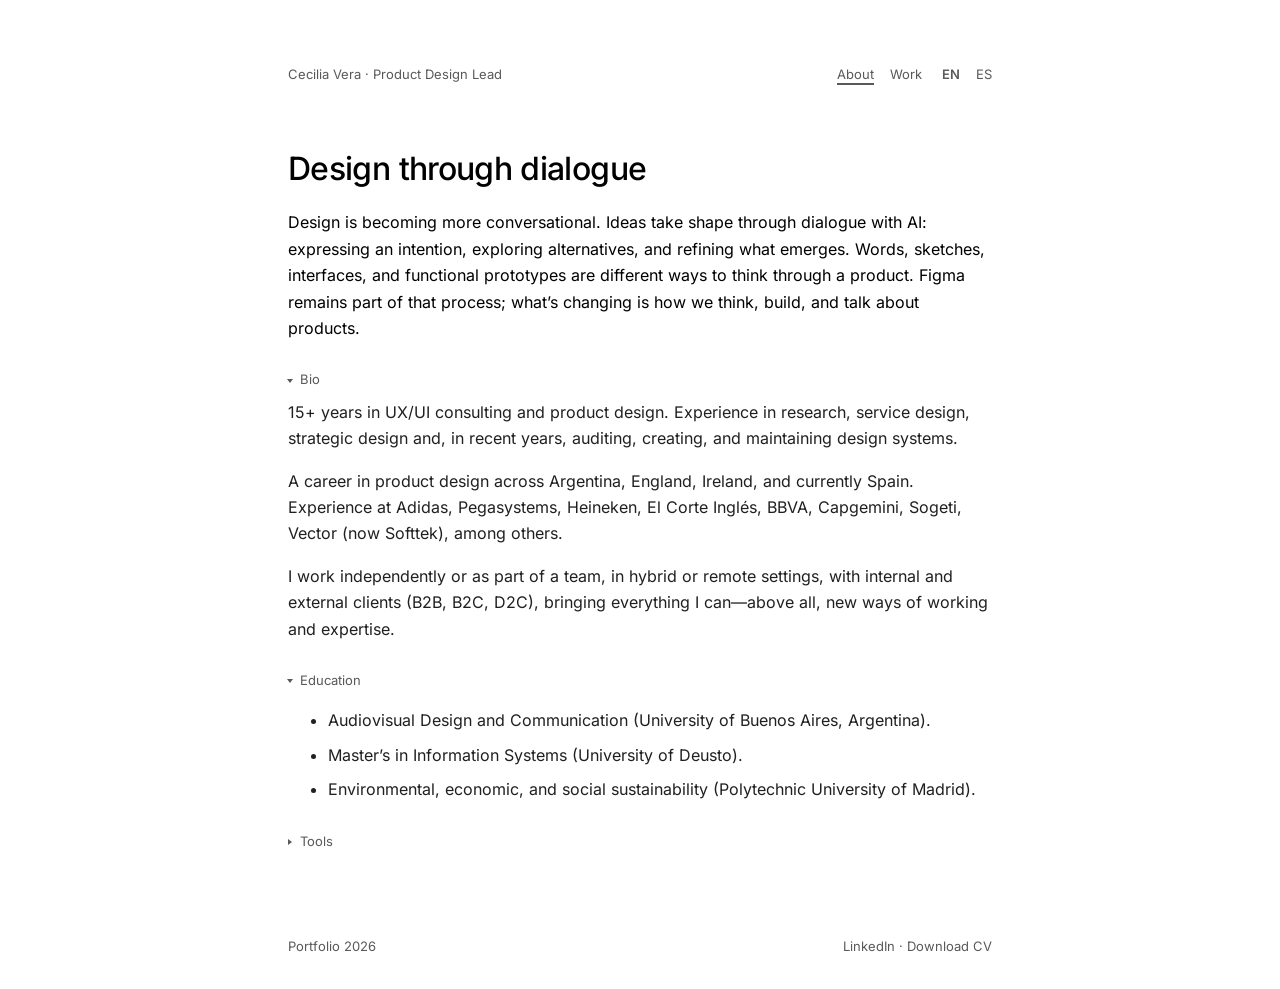
==== index.html @ bc9ba0ab "Show education expanded with three bullet points" ====
<!DOCTYPE html>
<html lang="en">
<head>
<meta charset="UTF-8">
<meta name="viewport" content="width=device-width, initial-scale=1.0">
<title>Cecilia Vera — Sobre mí</title>


<link rel="preload" href="fonts/inter-latin-wght-normal.woff2" as="font" type="font/woff2" crossorigin>
<link rel="stylesheet" href="style-29fc6bef70.css">
<script src="language.js" defer></script>
</head>
<body data-lang="en">



  <div class="docket-bar">
    <div class="left">
      <div class="left-stack">
        <span class="brand-name"><span class="dot"></span>Cecilia Vera · Product Design Lead</span>
        <div class="left-sub">
          <span class="brand-tag">Portfolio 2026</span>
        </div>
      </div>
    </div>
    <nav aria-label="Principal">
      <a href="index.html" class="active" aria-current="page"><span class="es">Sobre mí</span><span class="en">About</span></a>
      <a href="work.html"><span class="es">Proyectos</span><span class="en">Work</span></a>
    </nav>
    <div class="lang-switch">
      <button class="active" data-set="en" aria-pressed="true">EN</button>
      <button data-set="es" aria-pressed="false">ES</button>
    </div>
  </div>

  <main>
  <section class="hero">
    <div class="tag">Portfolio</div>
    <h1 class="definition-title"><span class="es">Diseñar a través del diálogo</span><span class="en">Design through dialogue</span></h1>
    <p class="subline"><span class="es">El diseño se vuelve cada vez más conversacional. Las ideas toman forma en el diálogo con la IA: expresar una intención, explorar alternativas y ajustar lo que va apareciendo. Palabras, bocetos, interfaces y prototipos funcionales son distintas formas de pensar un producto. Figma sigue siendo parte de ese proceso; lo que cambia es la forma de pensar, construir y conversar sobre el producto.</span><span class="en">Design is becoming more conversational. Ideas take shape through dialogue with AI: expressing an intention, exploring alternatives, and refining what emerges. Words, sketches, interfaces, and functional prototypes are different ways to think through a product. Figma remains part of that process; what’s changing is how we think, build, and talk about products.</span></p>
  </section>

  <div class="company-group" style="padding-top:0;">
    <div class="case bio-education">
      <div class="case-body" style="grid-template-columns:1.2fr 0.8fr;">
        <div>
          <details class="field info-fold" open style="margin-bottom:0;">
            <summary class="flabel"><span class="es">Bio</span><span class="en">Bio</span></summary>
            <div class="fvalue">
              <p><span class="es">Más de 15 años en consultoría UX/UI y diseño de producto. Experiencia en investigación, diseño de servicios, diseño estratégico y, en los últimos años, en la auditoría, creación y mantenimiento de sistemas de diseño.</span><span class="en">15+ years in UX/UI consulting and product design. Experience in research, service design, strategic design and, in recent years, auditing, creating, and maintaining design systems.</span></p>
              <p><span class="es">Trayectoria en diseño de producto en Argentina, Inglaterra, Irlanda y actualmente en España. Experiencia en Adidas, Pegasystems, Heineken, El Corte Inglés, BBVA, Capgemini, Sogeti, Vector (ahora Softtek), entre otras.</span><span class="en">A career in product design across Argentina, England, Ireland, and currently Spain. Experience at Adidas, Pegasystems, Heineken, El Corte Inglés, BBVA, Capgemini, Sogeti, Vector (now Softtek), among others.</span></p>
              <p><span class="es">Trabajo individual o en equipo, híbrido, remoto, con clientes internos y externos (B2B, B2C, D2C), aportando todo lo que puedo, sobre todo, nuevas formas de trabajo y expertise.</span><span class="en">I work independently or as part of a team, in hybrid or remote settings, with internal and external clients (B2B, B2C, D2C), bringing everything I can—above all, new ways of working and expertise.</span></p>
            </div>
          </details>
        </div>

      </div>
    </div>
  </div>


  <details class="education info-fold" open>
    <summary class="flabel"><span class="es">Formación</span><span class="en">Education</span></summary>
    <ul class="education-list">
      <li><span class="es">Diseño y Comunicación Audiovisual (Universidad de Buenos Aires, Argentina).</span><span class="en">Audiovisual Design and Communication (University of Buenos Aires, Argentina).</span></li>
      <li><span class="es">Máster en Sistemas de Información (Universidad de Deusto).</span><span class="en">Master’s in Information Systems (University of Deusto).</span></li>
      <li><span class="es">Sostenibilidad ambiental, económica y social (Universidad Politécnica de Madrid).</span><span class="en">Environmental, economic, and social sustainability (Polytechnic University of Madrid).</span></li>
    </ul>
  </details>

  <details class="tools info-fold">
    <summary class="flabel"><span class="es">Herramientas</span><span class="en">Tools</span></summary>
    <p>Figma · Notion · GitHub · Cursor · Vercel · Storybook · Claude · Claude Code · ChatGPT · Copilot · Google NotebookLM · Cloudflare · Netlify</p>
  </details>

  </main>
  <footer>
    <div class="fmono">Portfolio 2026</div>
    <div class="fmono"><a href="https://www.linkedin.com/in/ceciliavera/" target="_blank" rel="noopener noreferrer" style="color:var(--ink); text-decoration:underline;">LinkedIn</a> · <a href="Cecilia%20Vera%20Battaglia%20-%20CV.pdf" target="_blank" rel="noopener noreferrer"><span class="es">Descargar CV</span><span class="en">Download CV</span></a></div>
  </footer>



</body>
</html>
---- style-29fc6bef70.css ----
/* A quiet, single-column portfolio with self-hosted Inter. */
@font-face { font-family:Inter; src:url("fonts/inter-latin-wght-normal.woff2") format("woff2"); font-style:normal; font-weight:100 900; font-display:swap; }
:root { --ink:#202020; --text:#202020; --text-dim:#595959; --accent-deep:#595959; }
* { box-sizing:border-box; }
html { scroll-padding-top:24px; background:#ffffff; color-scheme:light; }
body { max-width:760px; margin:0 auto; padding:64px 28px 32px; background:#fff; color:var(--text); font:16px/1.65 Inter,system-ui,-apple-system,BlinkMacSystemFont,"Segoe UI",sans-serif; overflow-wrap:anywhere; }
a { color:inherit; text-underline-offset:4px; }
a:hover { text-decoration-thickness:2px; }
:focus-visible { outline:2px solid #202020; outline-offset:5px; }
body[data-lang="es"] .en, body[data-lang="en"] .es { display:none; }
h1,h2,h3,p { margin:0 0 16px; }
h1 { font-size:clamp(30px,6vw,42px); line-height:1.2; letter-spacing:-.035em; font-weight:500; }
h2,.company-name { font-size:20px; font-weight:500; }
h3 { font-size:23px; font-weight:500; line-height:1.3; }
.docket-bar { display:flex; flex-wrap:wrap; gap:20px; align-items:center; margin-bottom:64px; font-size:14px; }
.docket-bar .left { flex:1 1 220px; }
.brand-name { font-weight:500; }
.left-sub,.dot,.hero .tag,.co-code,.co-count { display:none; }
nav,.lang-switch { display:flex; gap:16px; }
nav a.active { text-decoration-thickness:2px; }
.lang-switch button { padding:0; border:0; background:none; color:#595959; font:inherit; cursor:pointer; }
.lang-switch button.active { color:#202020; text-decoration:underline; text-underline-offset:4px; }
.hero { margin-bottom:48px; }
.subline { margin-top:20px; color:#000000; }
.role-strip { display:flex; flex-wrap:wrap; gap:24px; margin-top:28px; }
.role-strip>div { flex:1 1 160px; }
.k,.flabel,.eyebrow,.client,.proto-label { color:var(--text-dim); font-size:13px; margin-bottom:8px; }
.v { font-size:14px; }
.section-intro { margin:40px 0 20px; }
.section-intro h2 { margin-top:8px; }
.company-header { padding:28px 0 12px; }
.cases { margin-bottom:32px; }
.case { }
.case-tab { padding:18px 0; font-size:15px; }
summary.case-tab { cursor:pointer; display:list-item; list-style:disclosure-closed inside; }
details[open]>summary { list-style-type:disclosure-open; }
.case-body { display:block; padding:8px 0 28px; }
.case-body>div+div { margin-top:28px; }
.field { margin:24px 0; }
.tags { display:flex; flex-wrap:wrap; gap:8px 16px; font-size:13px; color:var(--text-dim); }
.process-list { padding-left:20px; }
.process-list li { margin:16px 0; }
.pnum { display:none; }
.ptitle { font-weight:500; }
.pdesc { color:var(--text-dim); font-size:14px; }
.proto-label { display:block; margin-top:16px; }
.case-images { margin-top:24px; }
.case-images img { display:block; width:100%; height:auto; margin:16px 0; }
.images-pair { display:grid; grid-template-columns:1fr 1fr; gap:16px; }
.contact-list { line-height:2; }
footer { margin-top:56px; padding-top:20px; font-size:14px; color:var(--text); display:flex; flex-wrap:wrap; gap:12px 24px; justify-content:space-between; }
@media(max-width:520px) { body { padding:32px 20px; } .docket-bar { gap:16px; margin-bottom:44px; } .docket-bar .left { flex-basis:100%; } .images-pair { grid-template-columns:1fr; } }

.tools { margin-top:28px; }


.contact { margin-top:48px; }

/* Education and tools share the main text typography and color. */
.education-list { display:flex; flex-direction:column; gap:8px; font:inherit; color:var(--text); }
.tools, .tools p { font:inherit; color:var(--text); }

.contact-inline { display:flex; flex-wrap:wrap; justify-content:center; align-items:baseline; gap:8px 24px; line-height:1.65; text-align:center; }
.contact-inline a { text-decoration:none; }

.bio-education .case-body { padding-bottom:0; }
.bio-education .fvalue p:last-child { margin-bottom:0; }

/* Keep the homepage bio close to the introduction. */
body:has(.bio-education) .hero { margin-bottom:20px; }
.bio-education .field { margin-top:0; }

.education { margin-top:28px; }
.education p { margin-bottom:0; }

/* Header and footer share the same understated typography. */
.docket-bar, footer { font-weight:400; }
.docket-bar .brand-name { font-weight:400; }

/* Projects use the same restrained text scale as the about page. */
.work-page .company-name { font-size:16px; font-weight:400; }
.work-page .case-tab, .work-page h3, .work-page .client, .work-page .pdesc, .work-page .tags { font-size:16px; font-weight:400; line-height:1.65; color:var(--text); }
.work-page h3 { letter-spacing:0; }
.work-page main > .company-group:first-child .company-header { padding-top:0; }

/* Match navigation and footer to the Bio/Education/Tools labels. */
.docket-bar, footer { font-size:13px; color:var(--text-dim); font-weight:400; }
.docket-bar a, footer a { color:inherit !important; text-decoration:none !important; }
.lang-switch button, .lang-switch button.active { color:var(--text-dim); }

.work-page .company-name { font-size:13px; color:var(--text-dim); font-weight:400; line-height:1.65; }

/* Match company-section gaps to Bio / Education / Tools (28px). */
.work-page .company-group + .company-group { margin-top:28px; }
.work-page .company-header { padding-top:0; }
.work-page .cases { margin-bottom:0; }
.work-page .cases > .case:last-child .case-body { padding-bottom:0; }
.work-page .cases > .case:last-child .case-body > div:last-child > :last-child { margin-bottom:0; }

/* Bring adidas examples closer to the product overview. */
#adidas .cases > article:first-child .case-body { padding-bottom:0; }
#adidas .cases > article:first-child .field { margin-bottom:12px; }
.examples-label { margin-top:0; margin-bottom:0; }

/* Compact example accordions with a small, quiet disclosure marker. */
.work-page details.case > summary.case-tab { padding:6px 0; list-style:none; text-transform:lowercase; }
.work-page details.case > summary.case-tab::-webkit-details-marker { display:none; }
.work-page details.case > summary.case-tab::before { content:""; display:inline-block; width:0; height:0; border-top:3px solid transparent; border-bottom:3px solid transparent; border-left:4px solid currentColor; margin-right:8px; vertical-align:middle; }
.work-page details.case[open] > summary.case-tab::before { transform:rotate(90deg); }

/* Consistent overview-to-examples spacing for every company. */
.work-page .cases > article:has(+ .examples-label) .case-body { padding-bottom:0; }
.work-page .cases > article:has(+ .examples-label) .case-body > div > :last-child { margin-bottom:12px; }
.work-page .examples-label { margin-top:12px; margin-bottom:0; }
#adidas .examples-label { margin-top:0; }

.other-section > summary { cursor:pointer; list-style:none; padding:6px 0; }
.other-section > summary::-webkit-details-marker { display:none; }
.other-section > summary::before { content:""; display:inline-block; border-top:3px solid transparent; border-bottom:3px solid transparent; border-left:4px solid currentColor; margin-right:8px; vertical-align:middle; }
.other-section[open] > summary::before { transform:rotate(90deg); }

.other-section > summary { display:block; }
.other-section > summary::marker { content:""; }

.other-section > .cases { padding-top:12px; }
.other-tech-label { margin-top:28px; }
#film-books .case-body { padding-bottom:0; }
#film-books .case-body p:last-child { margin-bottom:0; }

/* Indicate the current page in either language. */
.docket-bar nav a[aria-current="page"] { text-decoration:underline !important; text-decoration-thickness:1.5px !important; text-underline-offset:4px; }

/* Use a fixed marker column so source whitespace cannot shift labels. */
.work-page details.case > summary.case-tab { display:flex; align-items:center; gap:8px; }
.work-page details.case > summary.case-tab::before { flex-shrink:0; margin-right:0; }

/* Selected language uses weight rather than a second underline. */
.lang-switch button { text-decoration:none; font-weight:400; }
.lang-switch button.active { text-decoration:none; font-weight:600; }

/* One client at a time, without cards or borders. */
.work-page .company-group + .company-group { margin-top:16px; }
.client-section > summary { display:block; cursor:pointer; list-style:none; padding:10px 0; font-size:16px; color:var(--text); font-weight:500; }
.client-section > summary::-webkit-details-marker { display:none; }
.client-section > summary::marker { content:""; }
.client-section > summary::before { content:""; display:inline-block; border-top:3px solid transparent; border-bottom:3px solid transparent; border-left:4px solid currentColor; margin-right:8px; vertical-align:middle; }
.client-section[open] > summary::before { transform:rotate(90deg); }
.client-section > .cases { padding-top:8px; padding-bottom:16px; }

/* Company names are plain headings, never disclosure controls. */
.work-page .client-title { font-size:16px; font-weight:600; color:var(--text); margin:0 0 12px; line-height:1.65; }
.work-page .company-group + .company-group { margin-top:36px; }

.client-tabs { display:none; flex-wrap:wrap; gap:12px 20px; margin-bottom:28px; }
.client-tabs button { background:none; border:0; padding:0; color:var(--text); font:inherit; cursor:pointer; }
.client-tabs button[aria-pressed="true"] { font-weight:600; }
.work-page.clients-ready .client-tabs { display:flex; }
.work-page.clients-ready .company-group { margin-top:0; }
.work-page.clients-ready .client-title { display:none; }
.company-group[hidden] { display:none; }

/* Start every client panel at the exact same baseline. */
.work-page.clients-ready .client-section > .cases { padding-top:0; }
.work-page.clients-ready .cases > article:first-child .case-tab { padding:0; margin:0 0 16px; }
.work-page.clients-ready .cases > article:first-child .case-body { padding-top:0; }
.work-page.clients-ready .cases > article:first-child .case-body > div { margin-top:0; }
.work-page.clients-ready .cases > article:first-child h3 { margin-top:0; margin-bottom:16px; }

.definition-title { font-size:clamp(24px,4vw,32px); line-height:1.25; font-weight:500; letter-spacing:-.02em; color:#000; }
.experience-intro { color:#000; margin-top:24px; }

/* Pin the footer only on Work; About keeps natural page scrolling. */
html:has(body.work-page) { height:100%; }
body.work-page { height:100vh; height:100dvh; display:flex; flex-direction:column; overflow:hidden; }
.work-page .docket-bar { flex-shrink:0; }
.work-page main { flex:1 1 auto; min-height:0; overflow-y:auto; scrollbar-gutter:stable; }
.work-page footer { flex-shrink:0; margin-top:20px; padding-top:12px; background:#fff; }
@media (max-width:520px) { .work-page .docket-bar { margin-bottom:24px; } .work-page footer { margin-top:12px; } }

.info-fold > summary { display:block; cursor:pointer; list-style:none; }
.info-fold > summary::-webkit-details-marker { display:none; }
.info-fold > summary::marker { content:""; }
.info-fold > summary::before { content:""; display:inline-block; border-top:3px solid transparent; border-bottom:3px solid transparent; border-left:4px solid currentColor; margin-right:8px; vertical-align:middle; }
.info-fold[open] > summary::before { transform:rotate(90deg); }
.info-fold > p { margin-top:12px; }

/* Comfortable tablet spacing and touch targets, preserving the desktop layout. */
.prototype-requirement { display:block; margin-top:4px; font-size:13px; color:var(--text-dim); }
@media (max-width:760px) {
  body { padding:40px 24px 28px; }
  .docket-bar { gap:12px 20px; margin-bottom:36px; }
  .docket-bar nav a, .lang-switch button, .client-tabs button {
    display:inline-flex; align-items:center; min-height:44px;
  }
  .lang-switch button, .client-tabs button { padding:0 8px; }
  .lang-switch { gap:8px; }
  .client-tabs { gap:4px 12px; margin-bottom:20px; }
  .work-page details.case > summary.case-tab,
  .other-section > summary, .info-fold > summary { min-height:44px; padding-top:10px; padding-bottom:10px; }
  html:has(body.work-page) { height:auto; }
  body.work-page { height:auto; min-height:100dvh; overflow:visible; }
  .work-page main { flex:1 0 auto; overflow:visible; scrollbar-gutter:auto; }
  .work-page footer { margin-top:36px; }
}
@media (max-width:520px) {
  body { padding:28px 20px; }
  .docket-bar { margin-bottom:28px; }
  .work-page .docket-bar { margin-bottom:24px; }
  .work-page footer { margin-top:28px; }
}
/* Short landscape screens also need the full page for reading projects. */
@media (max-height:520px) and (orientation:landscape) {
  html:has(body.work-page) { height:auto; }
  body.work-page { height:auto; min-height:100dvh; overflow:visible; }
  .work-page main { flex:1 0 auto; overflow:visible; scrollbar-gutter:auto; }
}
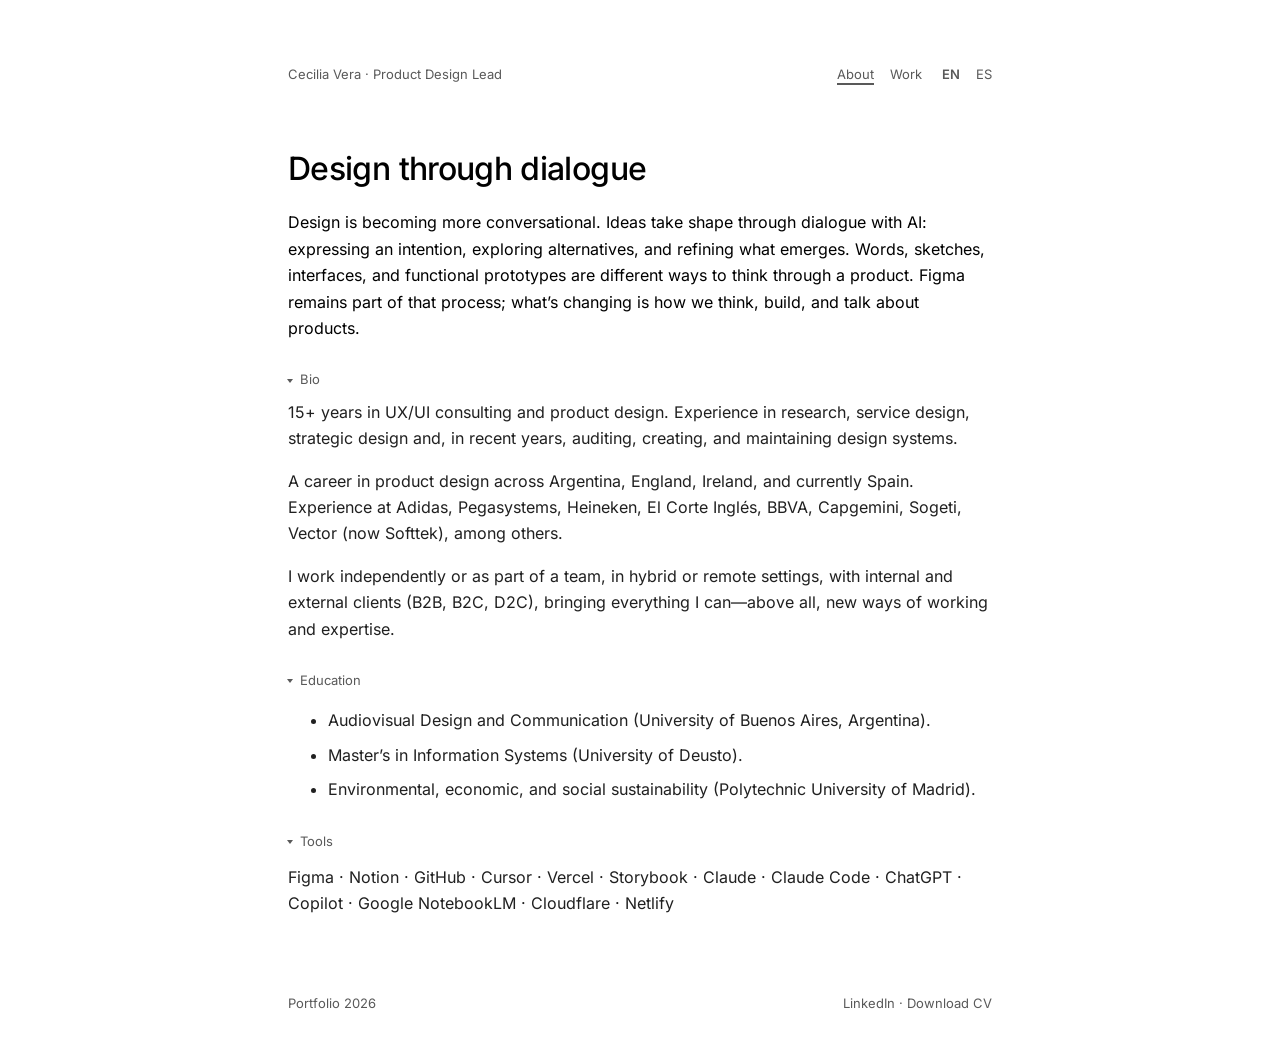
==== commit cb8a4e8f: "Show tools expanded by default" ====
--- a/index.html
+++ b/index.html
@@ -68,7 +68,7 @@
     </ul>
   </details>
 
-  <details class="tools info-fold">
+  <details class="tools info-fold" open>
     <summary class="flabel"><span class="es">Herramientas</span><span class="en">Tools</span></summary>
     <p>Figma · Notion · GitHub · Cursor · Vercel · Storybook · Claude · Claude Code · ChatGPT · Copilot · Google NotebookLM · Cloudflare · Netlify</p>
   </details>
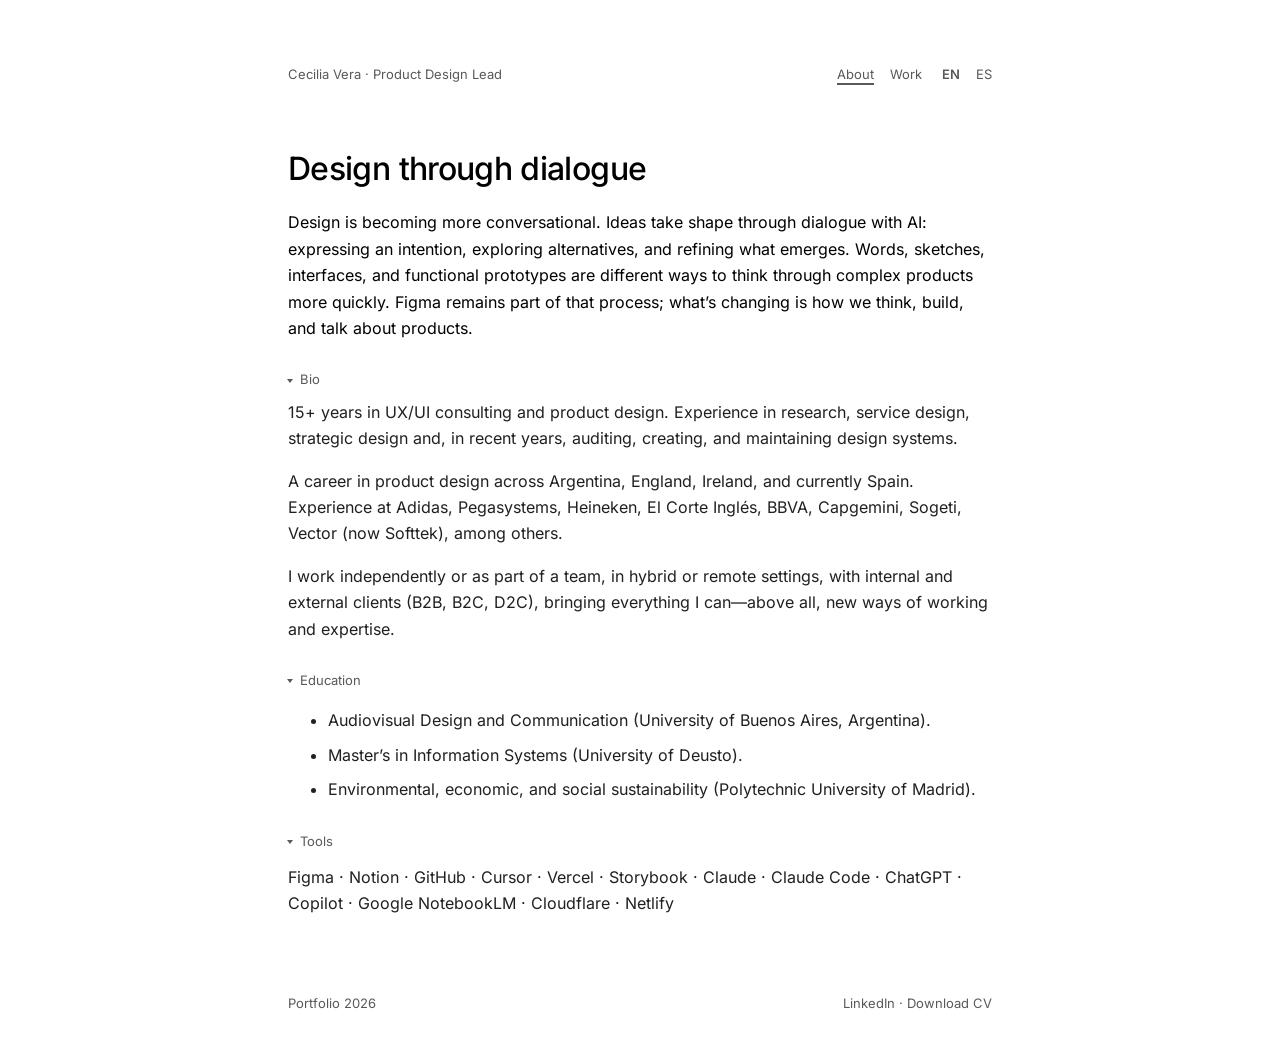
==== commit 9e2be41f: "Refine English introduction for complex products" ====
--- a/index.html
+++ b/index.html
@@ -37,7 +37,7 @@
   <section class="hero">
     <div class="tag">Portfolio</div>
     <h1 class="definition-title"><span class="es">Diseñar a través del diálogo</span><span class="en">Design through dialogue</span></h1>
-    <p class="subline"><span class="es">El diseño se vuelve cada vez más conversacional. Las ideas toman forma en el diálogo con la IA: expresar una intención, explorar alternativas y ajustar lo que va apareciendo. Palabras, bocetos, interfaces y prototipos funcionales son distintas formas de pensar un producto. Figma sigue siendo parte de ese proceso; lo que cambia es la forma de pensar, construir y conversar sobre el producto.</span><span class="en">Design is becoming more conversational. Ideas take shape through dialogue with AI: expressing an intention, exploring alternatives, and refining what emerges. Words, sketches, interfaces, and functional prototypes are different ways to think through a product. Figma remains part of that process; what’s changing is how we think, build, and talk about products.</span></p>
+    <p class="subline"><span class="es">El diseño se vuelve cada vez más conversacional. Las ideas toman forma en el diálogo con la IA: expresar una intención, explorar alternativas y ajustar lo que va apareciendo. Palabras, bocetos, interfaces y prototipos funcionales son distintas formas de pensar un producto. Figma sigue siendo parte de ese proceso; lo que cambia es la forma de pensar, construir y conversar sobre el producto.</span><span class="en">Design is becoming more conversational. Ideas take shape through dialogue with AI: expressing an intention, exploring alternatives, and refining what emerges. Words, sketches, interfaces, and functional prototypes are different ways to think through complex products more quickly. Figma remains part of that process; what’s changing is how we think, build, and talk about products.</span></p>
   </section>
 
   <div class="company-group" style="padding-top:0;">
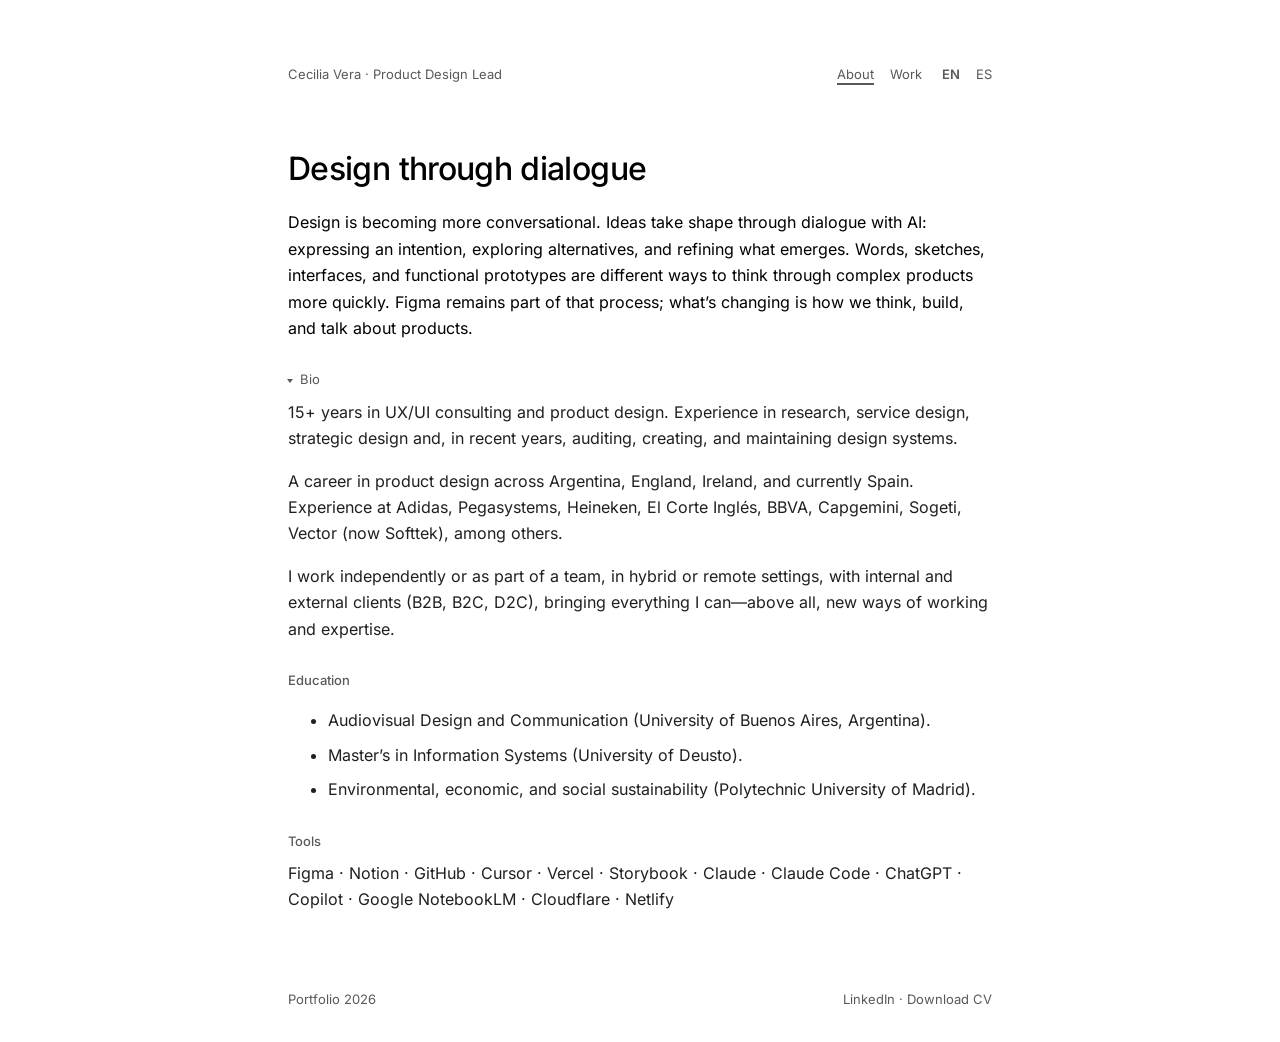
==== commit cfa0c7bb: "Present education and tools as static sections" ====
--- a/index.html
+++ b/index.html
@@ -59,19 +59,19 @@
   </div>
 
 
-  <details class="education info-fold" open>
-    <summary class="flabel"><span class="es">Formación</span><span class="en">Education</span></summary>
+  <section class="education" aria-labelledby="education-heading">
+    <h2 class="flabel" id="education-heading"><span class="es">Formación</span><span class="en">Education</span></h2>
     <ul class="education-list">
       <li><span class="es">Diseño y Comunicación Audiovisual (Universidad de Buenos Aires, Argentina).</span><span class="en">Audiovisual Design and Communication (University of Buenos Aires, Argentina).</span></li>
       <li><span class="es">Máster en Sistemas de Información (Universidad de Deusto).</span><span class="en">Master’s in Information Systems (University of Deusto).</span></li>
       <li><span class="es">Sostenibilidad ambiental, económica y social (Universidad Politécnica de Madrid).</span><span class="en">Environmental, economic, and social sustainability (Polytechnic University of Madrid).</span></li>
     </ul>
-  </details>
+  </section>
 
-  <details class="tools info-fold" open>
-    <summary class="flabel"><span class="es">Herramientas</span><span class="en">Tools</span></summary>
+  <section class="tools" aria-labelledby="tools-heading">
+    <h2 class="flabel" id="tools-heading"><span class="es">Herramientas</span><span class="en">Tools</span></h2>
     <p>Figma · Notion · GitHub · Cursor · Vercel · Storybook · Claude · Claude Code · ChatGPT · Copilot · Google NotebookLM · Cloudflare · Netlify</p>
-  </details>
+  </section>
 
   </main>
   <footer>
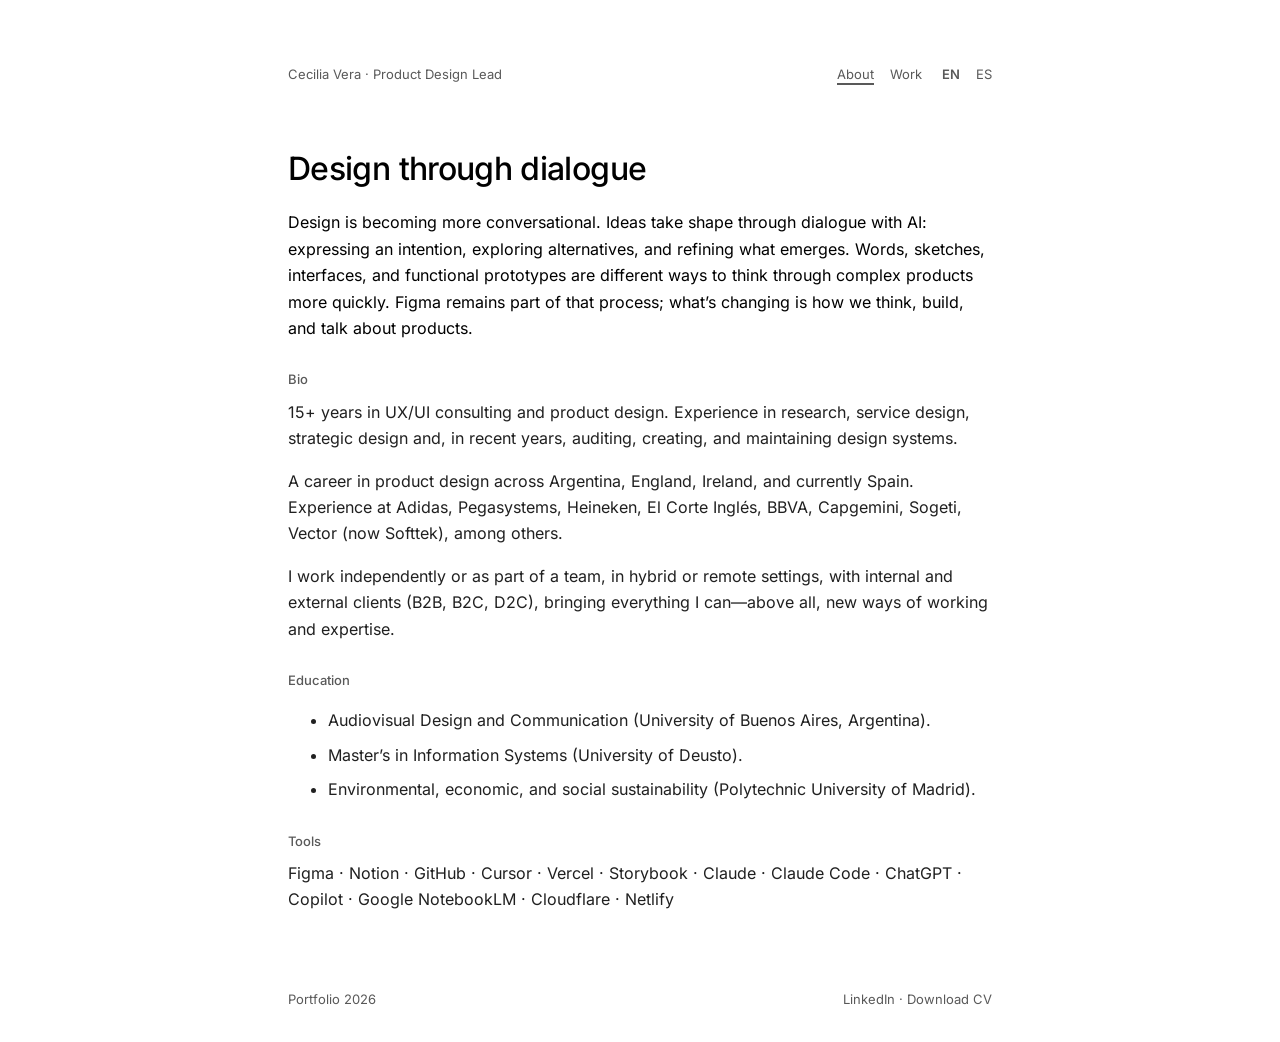
==== commit 67d6f739: "Present Bio as a static section" ====
--- a/index.html
+++ b/index.html
@@ -44,14 +44,14 @@
     <div class="case bio-education">
       <div class="case-body" style="grid-template-columns:1.2fr 0.8fr;">
         <div>
-          <details class="field info-fold" open style="margin-bottom:0;">
-            <summary class="flabel"><span class="es">Bio</span><span class="en">Bio</span></summary>
+          <section class="field" aria-labelledby="bio-heading" style="margin-bottom:0;">
+            <h2 class="flabel" id="bio-heading"><span class="es">Bio</span><span class="en">Bio</span></h2>
             <div class="fvalue">
               <p><span class="es">Más de 15 años en consultoría UX/UI y diseño de producto. Experiencia en investigación, diseño de servicios, diseño estratégico y, en los últimos años, en la auditoría, creación y mantenimiento de sistemas de diseño.</span><span class="en">15+ years in UX/UI consulting and product design. Experience in research, service design, strategic design and, in recent years, auditing, creating, and maintaining design systems.</span></p>
               <p><span class="es">Trayectoria en diseño de producto en Argentina, Inglaterra, Irlanda y actualmente en España. Experiencia en Adidas, Pegasystems, Heineken, El Corte Inglés, BBVA, Capgemini, Sogeti, Vector (ahora Softtek), entre otras.</span><span class="en">A career in product design across Argentina, England, Ireland, and currently Spain. Experience at Adidas, Pegasystems, Heineken, El Corte Inglés, BBVA, Capgemini, Sogeti, Vector (now Softtek), among others.</span></p>
               <p><span class="es">Trabajo individual o en equipo, híbrido, remoto, con clientes internos y externos (B2B, B2C, D2C), aportando todo lo que puedo, sobre todo, nuevas formas de trabajo y expertise.</span><span class="en">I work independently or as part of a team, in hybrid or remote settings, with internal and external clients (B2B, B2C, D2C), bringing everything I can—above all, new ways of working and expertise.</span></p>
             </div>
-          </details>
+          </section>
         </div>
 
       </div>
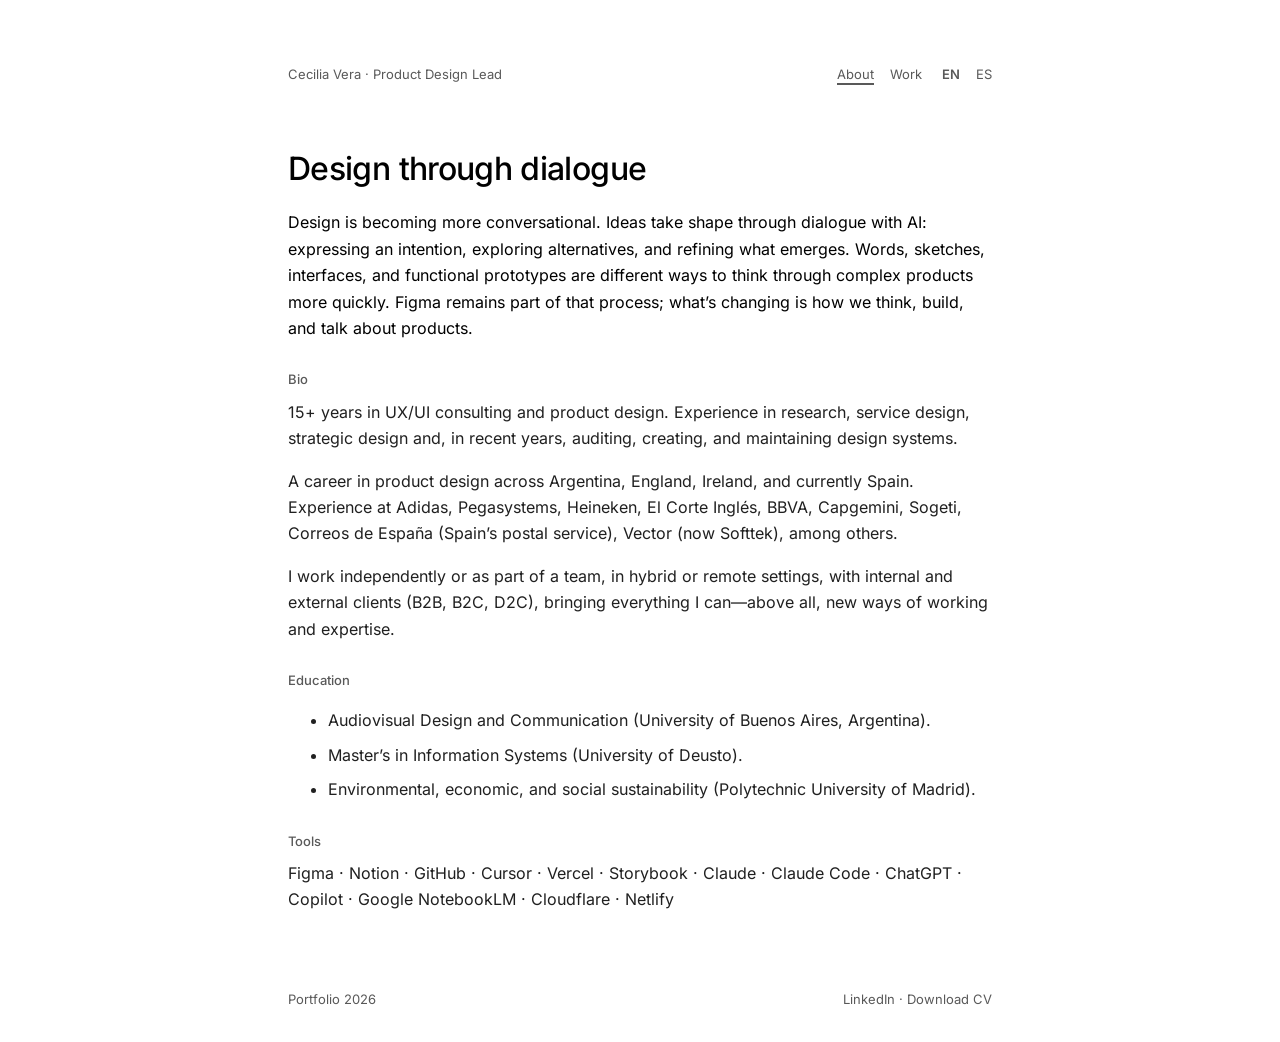
==== commit 9df9ac67: "Create bilingual selected work with structured case summaries" ====
--- a/index.html
+++ b/index.html
@@ -37,7 +37,7 @@
   <section class="hero">
     <div class="tag">Portfolio</div>
     <h1 class="definition-title"><span class="es">Diseñar a través del diálogo</span><span class="en">Design through dialogue</span></h1>
-    <p class="subline"><span class="es">El diseño se vuelve cada vez más conversacional. Las ideas toman forma en el diálogo con la IA: expresar una intención, explorar alternativas y ajustar lo que va apareciendo. Palabras, bocetos, interfaces y prototipos funcionales son distintas formas de pensar un producto. Figma sigue siendo parte de ese proceso; lo que cambia es la forma de pensar, construir y conversar sobre el producto.</span><span class="en">Design is becoming more conversational. Ideas take shape through dialogue with AI: expressing an intention, exploring alternatives, and refining what emerges. Words, sketches, interfaces, and functional prototypes are different ways to think through complex products more quickly. Figma remains part of that process; what’s changing is how we think, build, and talk about products.</span></p>
+    <p class="subline"><span class="es">El diseño se vuelve cada vez más conversacional. Las ideas toman forma en el diálogo con la IA: expresar una intención, explorar alternativas y ajustar lo que va apareciendo. Palabras, bocetos, interfaces y prototipos funcionales son distintas formas de pensar productos complejos con mayor rapidez. Figma sigue siendo parte de ese proceso; lo que cambia es la forma de pensar, construir y conversar sobre el producto.</span><span class="en">Design is becoming more conversational. Ideas take shape through dialogue with AI: expressing an intention, exploring alternatives, and refining what emerges. Words, sketches, interfaces, and functional prototypes are different ways to think through complex products more quickly. Figma remains part of that process; what’s changing is how we think, build, and talk about products.</span></p>
   </section>
 
   <div class="company-group" style="padding-top:0;">
@@ -48,7 +48,7 @@
             <h2 class="flabel" id="bio-heading"><span class="es">Bio</span><span class="en">Bio</span></h2>
             <div class="fvalue">
               <p><span class="es">Más de 15 años en consultoría UX/UI y diseño de producto. Experiencia en investigación, diseño de servicios, diseño estratégico y, en los últimos años, en la auditoría, creación y mantenimiento de sistemas de diseño.</span><span class="en">15+ years in UX/UI consulting and product design. Experience in research, service design, strategic design and, in recent years, auditing, creating, and maintaining design systems.</span></p>
-              <p><span class="es">Trayectoria en diseño de producto en Argentina, Inglaterra, Irlanda y actualmente en España. Experiencia en Adidas, Pegasystems, Heineken, El Corte Inglés, BBVA, Capgemini, Sogeti, Vector (ahora Softtek), entre otras.</span><span class="en">A career in product design across Argentina, England, Ireland, and currently Spain. Experience at Adidas, Pegasystems, Heineken, El Corte Inglés, BBVA, Capgemini, Sogeti, Vector (now Softtek), among others.</span></p>
+              <p><span class="es">Trayectoria en diseño de producto en Argentina, Inglaterra, Irlanda y actualmente en España. Experiencia en Adidas, Pegasystems, Heineken, El Corte Inglés, BBVA, Capgemini, Sogeti, Correos de España, Vector (ahora Softtek), entre otras.</span><span class="en">A career in product design across Argentina, England, Ireland, and currently Spain. Experience at Adidas, Pegasystems, Heineken, El Corte Inglés, BBVA, Capgemini, Sogeti, Correos de España (Spain’s postal service), Vector (now Softtek), among others.</span></p>
               <p><span class="es">Trabajo individual o en equipo, híbrido, remoto, con clientes internos y externos (B2B, B2C, D2C), aportando todo lo que puedo, sobre todo, nuevas formas de trabajo y expertise.</span><span class="en">I work independently or as part of a team, in hybrid or remote settings, with internal and external clients (B2B, B2C, D2C), bringing everything I can—above all, new ways of working and expertise.</span></p>
             </div>
           </section>
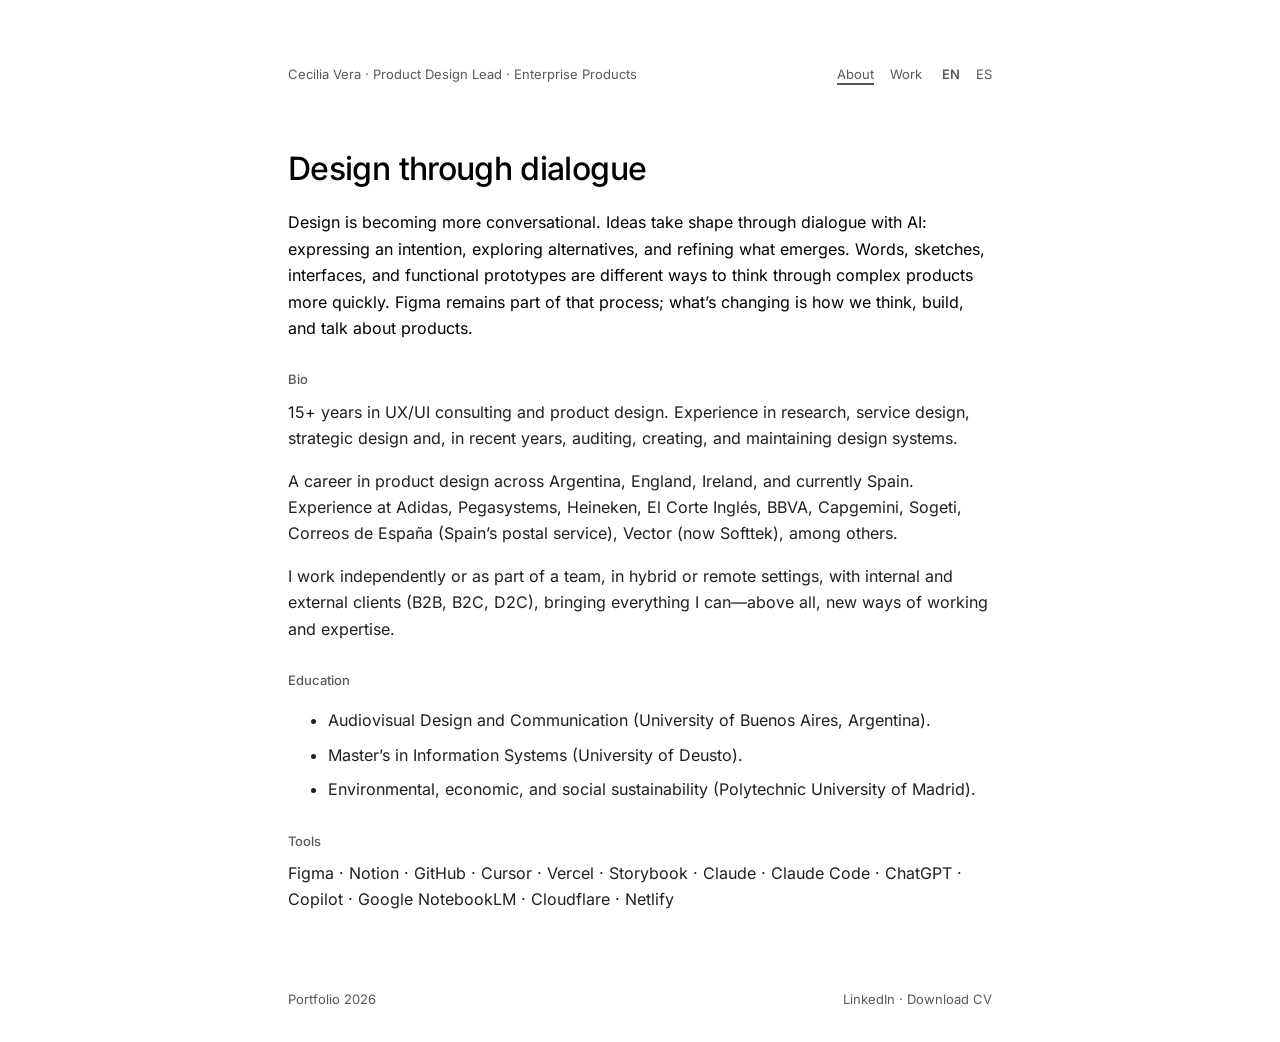
==== commit 8b65806d: "Add Enterprise Products specialization to portfolio headers" ====
--- a/index.html
+++ b/index.html
@@ -17,7 +17,7 @@
   <div class="docket-bar">
     <div class="left">
       <div class="left-stack">
-        <span class="brand-name"><span class="dot"></span>Cecilia Vera · Product Design Lead</span>
+        <span class="brand-name"><span class="dot"></span><span class="es">Cecilia Vera · Lead de Diseño de Producto · Productos Enterprise</span><span class="en">Cecilia Vera · Product Design Lead · Enterprise Products</span></span>
         <div class="left-sub">
           <span class="brand-tag">Portfolio 2026</span>
         </div>
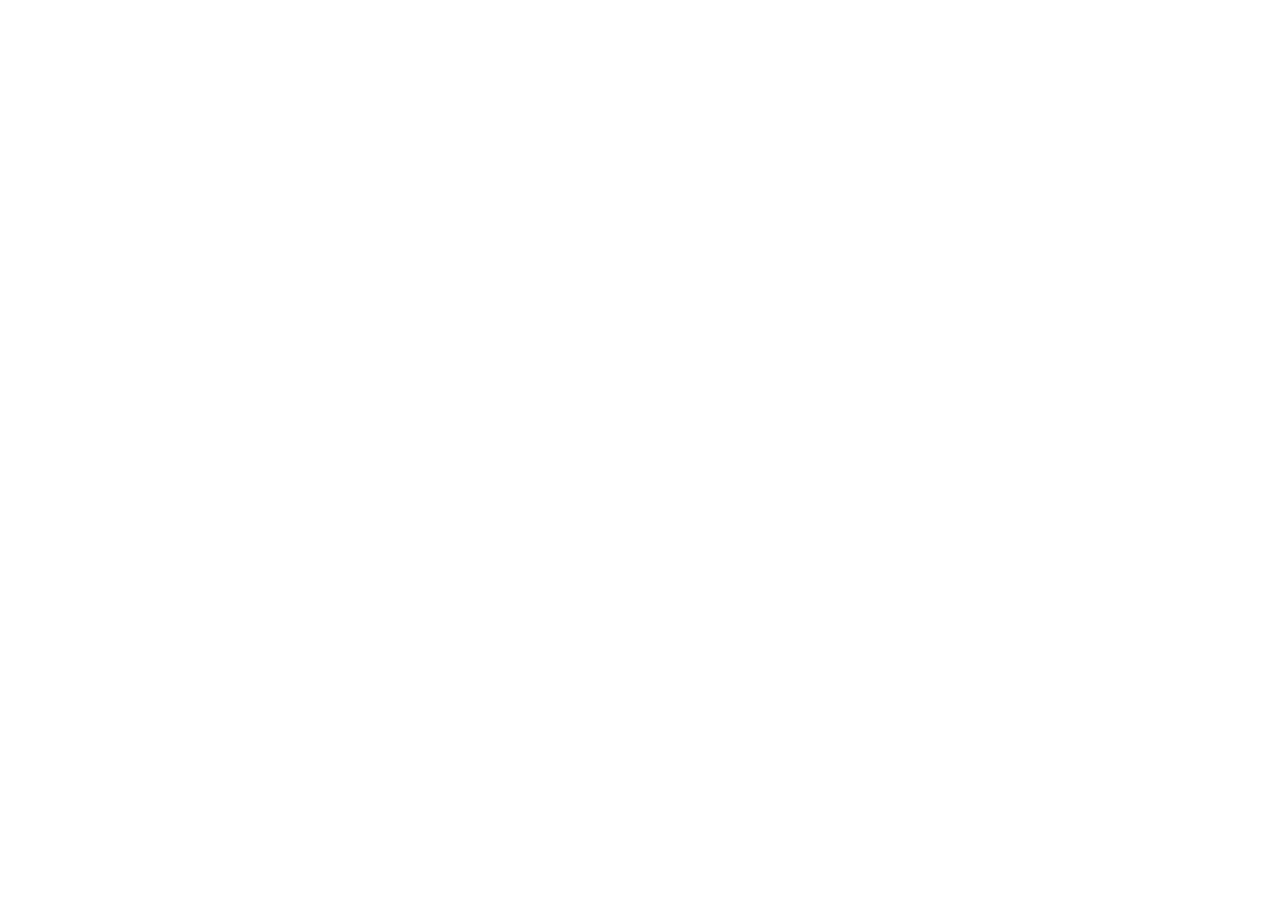
==== commit dbac8a52: "Reenvio al portfolio Esta direccion deja de alojar el portfolio. Contenia material de adidas y Pega " ====
--- a/index.html
+++ b/index.html
@@ -1,85 +1,55 @@
 <!DOCTYPE html>
-<html lang="en">
+<html lang="en" data-lang="en">
 <head>
 <meta charset="UTF-8">
 <meta name="viewport" content="width=device-width, initial-scale=1.0">
-<title>Cecilia Vera — Sobre mí</title>
-
-
-<link rel="preload" href="fonts/inter-latin-wght-normal.woff2" as="font" type="font/woff2" crossorigin>
-<link rel="stylesheet" href="style-29fc6bef70.css">
-<script src="language.js" defer></script>
+<meta name="robots" content="noindex, nofollow">
+<meta http-equiv="refresh" content="0; url=https://cecivera-work.vercel.app/">
+<link rel="canonical" href="https://cecivera-work.vercel.app/">
+<title>Cecilia Vera — Portfolio</title>
+<style>
+  :root { --ink:#202020; --text-dim:#595959; }
+  * { box-sizing:border-box; }
+  html { background:#fff; color-scheme:light; }
+  body { max-width:760px; margin:0 auto; padding:64px 28px 32px; background:#fff; color:var(--ink);
+         font:16px/1.65 system-ui,-apple-system,BlinkMacSystemFont,"Segoe UI",sans-serif; }
+  [data-lang="es"] .en, [data-lang="en"] .es { display:none; }
+  .wrap { max-width:420px; margin:6vh auto 0; }
+  p { margin:0 0 16px; }
+  .brand { font-size:14px; color:var(--text-dim); margin-bottom:40px; }
+  h1 { font-size:clamp(26px,5vw,32px); line-height:1.2; letter-spacing:-.035em; font-weight:500; margin:0 0 16px; }
+  .note { color:var(--text-dim); }
+  a { color:var(--ink); text-underline-offset:4px; }
+  .lang { display:flex; gap:16px; margin-bottom:48px; }
+  .lang button { padding:0; border:0; background:none; color:var(--text-dim); font:inherit; cursor:pointer; }
+  .lang button.active { color:var(--ink); text-decoration:underline; text-underline-offset:4px; }
+</style>
 </head>
-<body data-lang="en">
-
-
-
-  <div class="docket-bar">
-    <div class="left">
-      <div class="left-stack">
-        <span class="brand-name"><span class="dot"></span><span class="es">Cecilia Vera · Lead de Diseño de Producto · Productos Enterprise</span><span class="en">Cecilia Vera · Product Design Lead · Enterprise Products</span></span>
-        <div class="left-sub">
-          <span class="brand-tag">Portfolio 2026</span>
-        </div>
-      </div>
+<body>
+  <div class="wrap">
+    <div class="lang">
+      <button type="button" class="active" data-set="en" aria-pressed="true">EN</button>
+      <button type="button" data-set="es" aria-pressed="false">ES</button>
     </div>
-    <nav aria-label="Principal">
-      <a href="index.html" class="active" aria-current="page"><span class="es">Sobre mí</span><span class="en">About</span></a>
-      <a href="work.html"><span class="es">Proyectos</span><span class="en">Work</span></a>
-    </nav>
-    <div class="lang-switch">
-      <button class="active" data-set="en" aria-pressed="true">EN</button>
-      <button data-set="es" aria-pressed="false">ES</button>
-    </div>
+    <p class="brand"><span class="es">Cecilia Vera · Diseño de Producto</span><span class="en">Cecilia Vera · Product Design</span></p>
+    <h1><span class="es">El portfolio se ha mudado</span><span class="en">The portfolio has moved</span></h1>
+    <p class="note"><span class="es">Te estoy llevando a la nueva dirección. Si no ocurre nada, entra desde aquí:</span><span class="en">Taking you to its new address. If nothing happens, use this link:</span></p>
+    <p><a href="https://cecivera-work.vercel.app/">cecivera-work.vercel.app</a></p>
   </div>
-
-  <main>
-  <section class="hero">
-    <div class="tag">Portfolio</div>
-    <h1 class="definition-title"><span class="es">Diseñar a través del diálogo</span><span class="en">Design through dialogue</span></h1>
-    <p class="subline"><span class="es">El diseño se vuelve cada vez más conversacional. Las ideas toman forma en el diálogo con la IA: expresar una intención, explorar alternativas y ajustar lo que va apareciendo. Palabras, bocetos, interfaces y prototipos funcionales son distintas formas de pensar productos complejos con mayor rapidez. Figma sigue siendo parte de ese proceso; lo que cambia es la forma de pensar, construir y conversar sobre el producto.</span><span class="en">Design is becoming more conversational. Ideas take shape through dialogue with AI: expressing an intention, exploring alternatives, and refining what emerges. Words, sketches, interfaces, and functional prototypes are different ways to think through complex products more quickly. Figma remains part of that process; what’s changing is how we think, build, and talk about products.</span></p>
-  </section>
-
-  <div class="company-group" style="padding-top:0;">
-    <div class="case bio-education">
-      <div class="case-body" style="grid-template-columns:1.2fr 0.8fr;">
-        <div>
-          <section class="field" aria-labelledby="bio-heading" style="margin-bottom:0;">
-            <h2 class="flabel" id="bio-heading"><span class="es">Bio</span><span class="en">Bio</span></h2>
-            <div class="fvalue">
-              <p><span class="es">Más de 15 años en consultoría UX/UI y diseño de producto. Experiencia en investigación, diseño de servicios, diseño estratégico y, en los últimos años, en la auditoría, creación y mantenimiento de sistemas de diseño.</span><span class="en">15+ years in UX/UI consulting and product design. Experience in research, service design, strategic design and, in recent years, auditing, creating, and maintaining design systems.</span></p>
-              <p><span class="es">Trayectoria en diseño de producto en Argentina, Inglaterra, Irlanda y actualmente en España. Experiencia en Adidas, Pegasystems, Heineken, El Corte Inglés, BBVA, Capgemini, Sogeti, Correos de España, Vector (ahora Softtek), entre otras.</span><span class="en">A career in product design across Argentina, England, Ireland, and currently Spain. Experience at Adidas, Pegasystems, Heineken, El Corte Inglés, BBVA, Capgemini, Sogeti, Correos de España (Spain’s postal service), Vector (now Softtek), among others.</span></p>
-              <p><span class="es">Trabajo individual o en equipo, híbrido, remoto, con clientes internos y externos (B2B, B2C, D2C), aportando todo lo que puedo, sobre todo, nuevas formas de trabajo y expertise.</span><span class="en">I work independently or as part of a team, in hybrid or remote settings, with internal and external clients (B2B, B2C, D2C), bringing everything I can—above all, new ways of working and expertise.</span></p>
-            </div>
-          </section>
-        </div>
-
-      </div>
-    </div>
-  </div>
-
-
-  <section class="education" aria-labelledby="education-heading">
-    <h2 class="flabel" id="education-heading"><span class="es">Formación</span><span class="en">Education</span></h2>
-    <ul class="education-list">
-      <li><span class="es">Diseño y Comunicación Audiovisual (Universidad de Buenos Aires, Argentina).</span><span class="en">Audiovisual Design and Communication (University of Buenos Aires, Argentina).</span></li>
-      <li><span class="es">Máster en Sistemas de Información (Universidad de Deusto).</span><span class="en">Master’s in Information Systems (University of Deusto).</span></li>
-      <li><span class="es">Sostenibilidad ambiental, económica y social (Universidad Politécnica de Madrid).</span><span class="en">Environmental, economic, and social sustainability (Polytechnic University of Madrid).</span></li>
-    </ul>
-  </section>
-
-  <section class="tools" aria-labelledby="tools-heading">
-    <h2 class="flabel" id="tools-heading"><span class="es">Herramientas</span><span class="en">Tools</span></h2>
-    <p>Figma · Notion · GitHub · Cursor · Vercel · Storybook · Claude · Claude Code · ChatGPT · Copilot · Google NotebookLM · Cloudflare · Netlify</p>
-  </section>
-
-  </main>
-  <footer>
-    <div class="fmono">Portfolio 2026</div>
-    <div class="fmono"><a href="https://www.linkedin.com/in/ceciliavera/" target="_blank" rel="noopener noreferrer" style="color:var(--ink); text-decoration:underline;">LinkedIn</a> · <a href="Cecilia%20Vera%20Battaglia%20-%20CV.pdf" target="_blank" rel="noopener noreferrer"><span class="es">Descargar CV</span><span class="en">Download CV</span></a></div>
-  </footer>
-
-
-
+<script>
+  var root = document.documentElement, buttons = document.querySelectorAll('[data-set]');
+  buttons.forEach(function (b) {
+    b.addEventListener('click', function () {
+      root.dataset.lang = b.dataset.set;
+      root.lang = b.dataset.set;
+      buttons.forEach(function (o) {
+        var on = o === b;
+        o.classList.toggle('active', on);
+        o.setAttribute('aria-pressed', String(on));
+      });
+    });
+  });
+  location.replace('https://cecivera-work.vercel.app/');
+</script>
 </body>
 </html>
